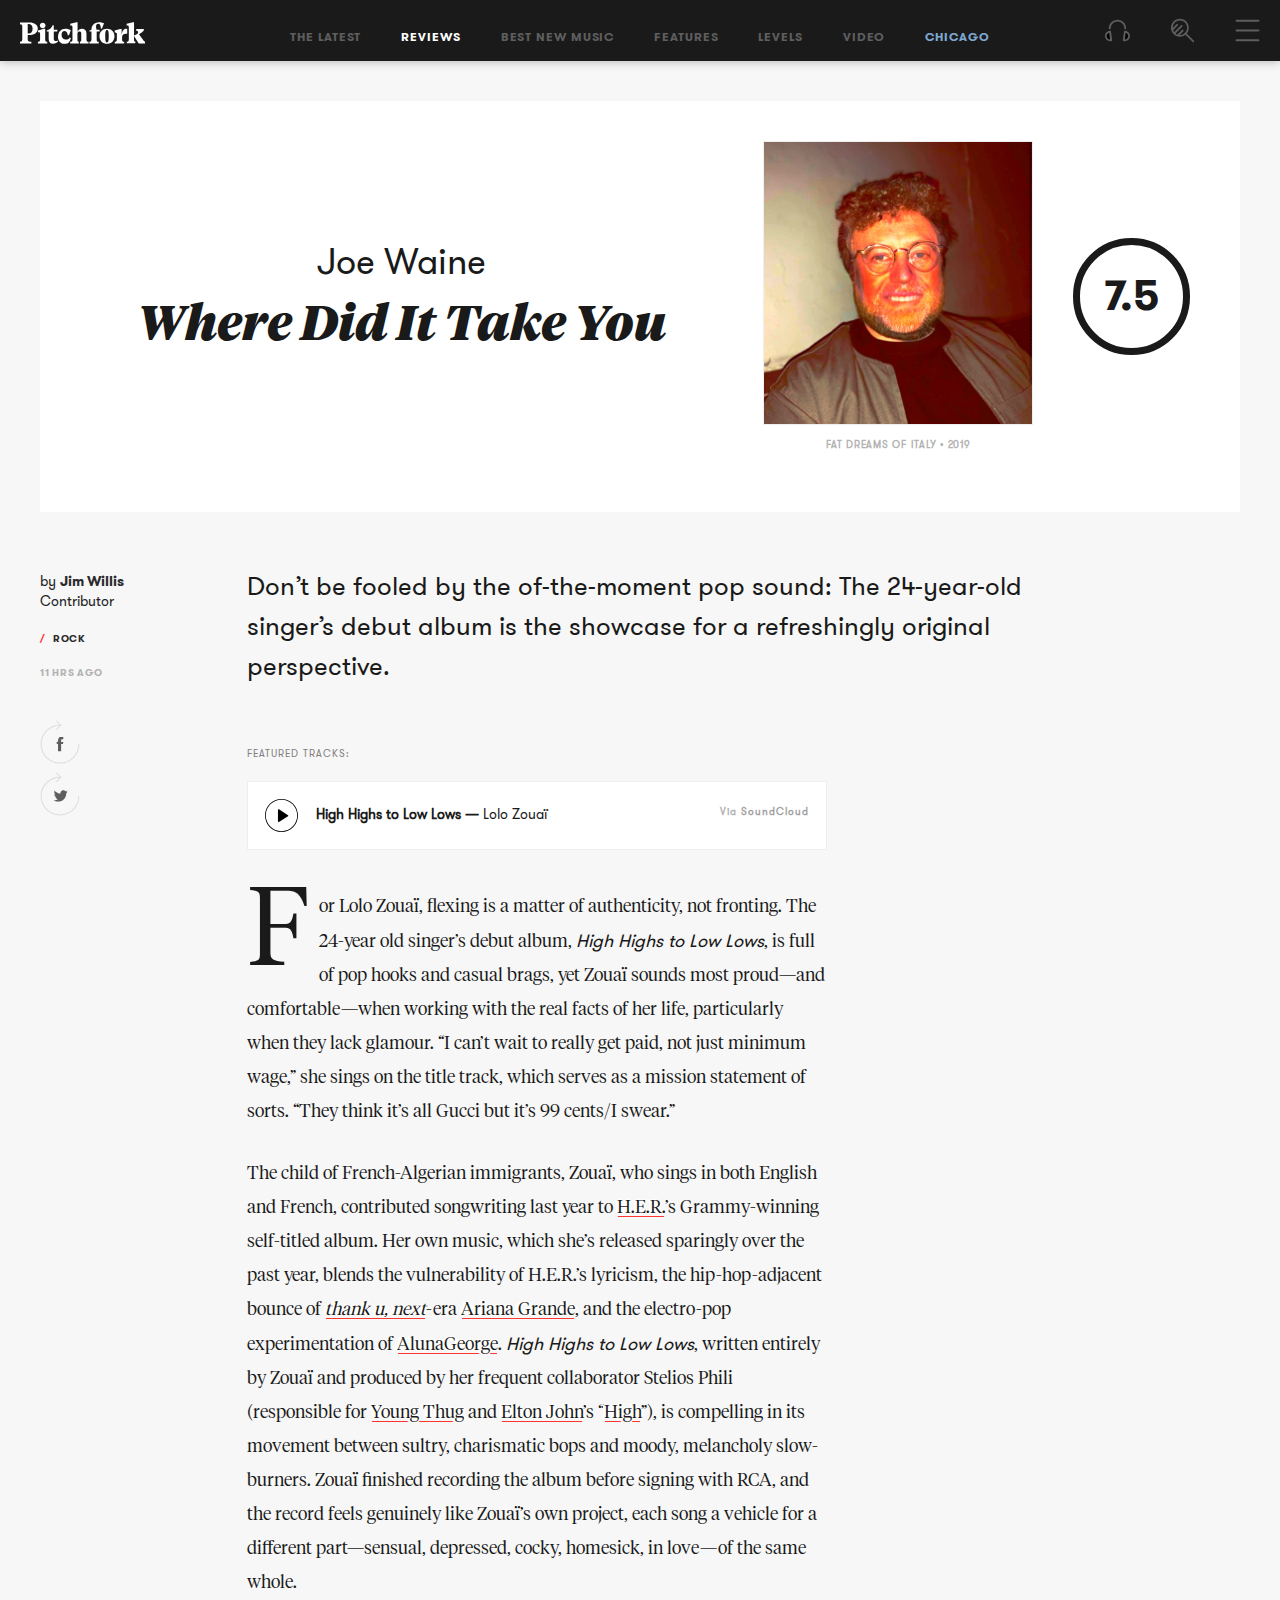
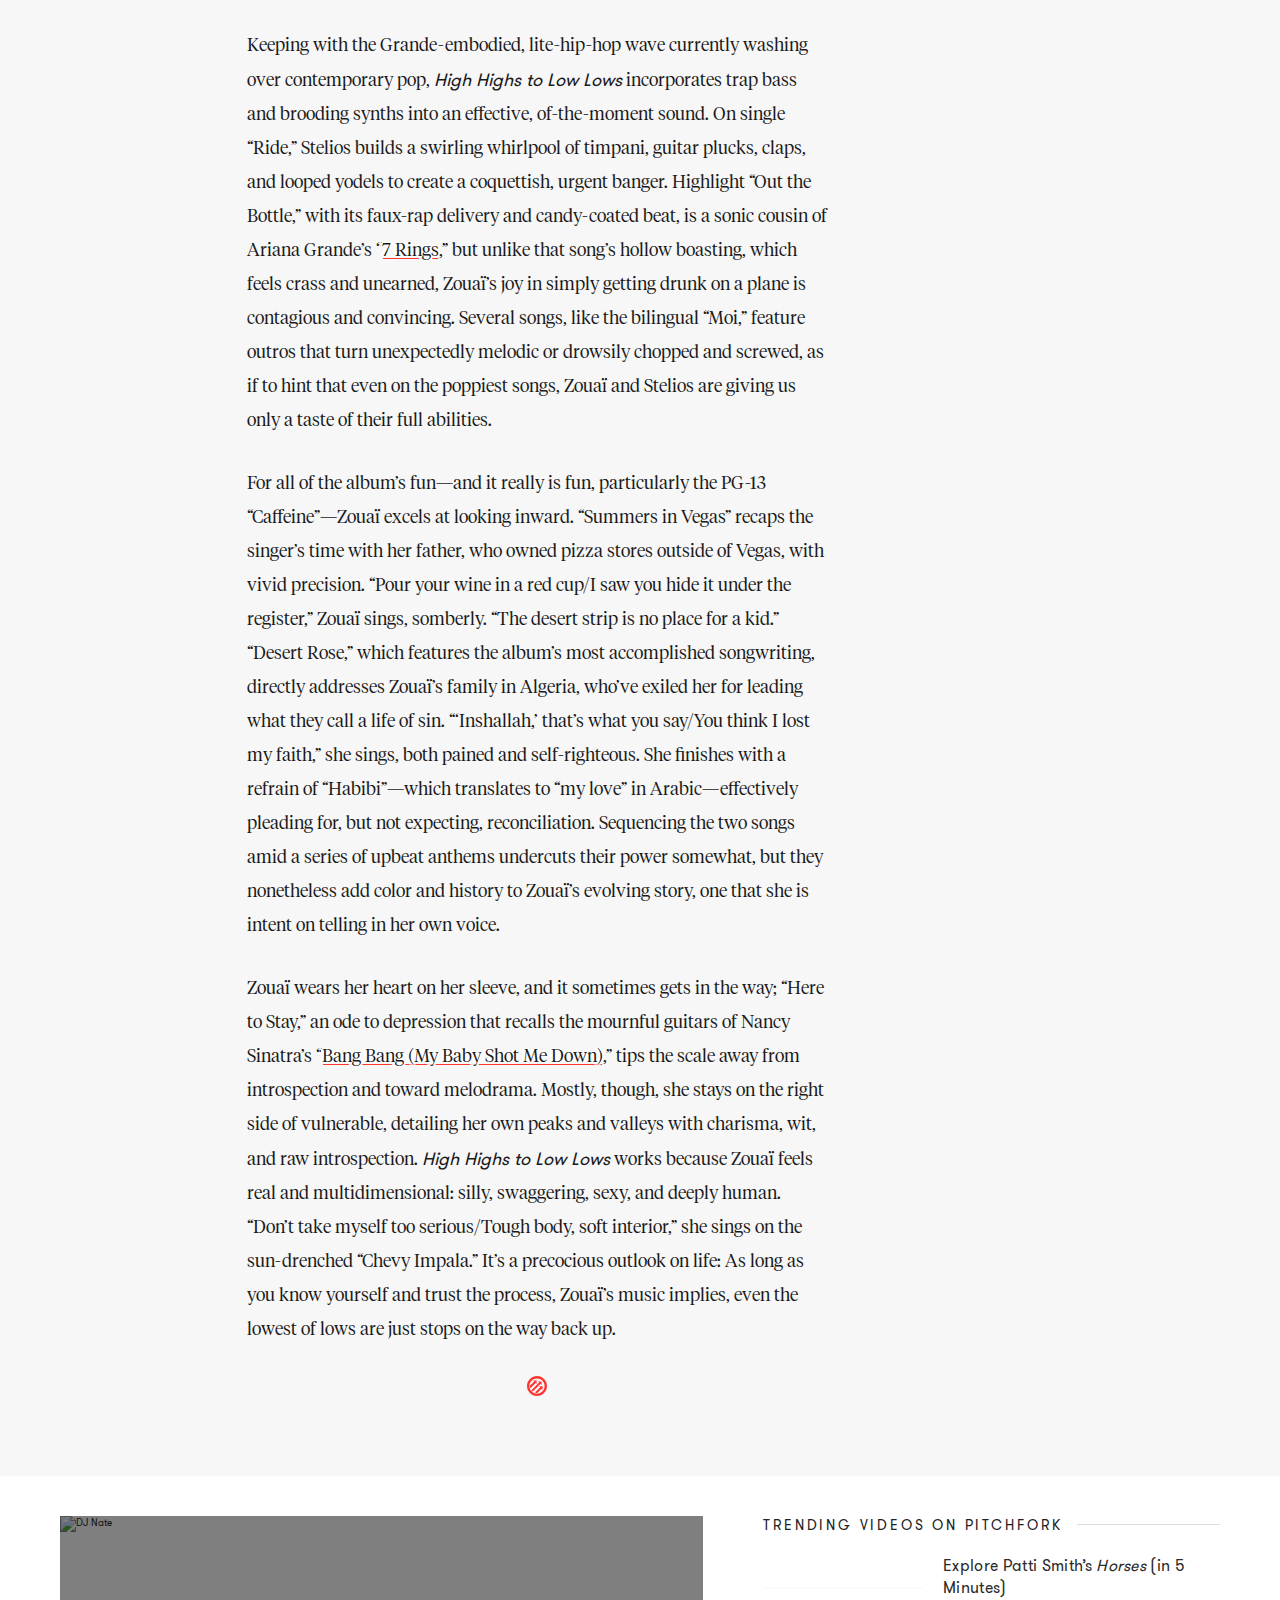
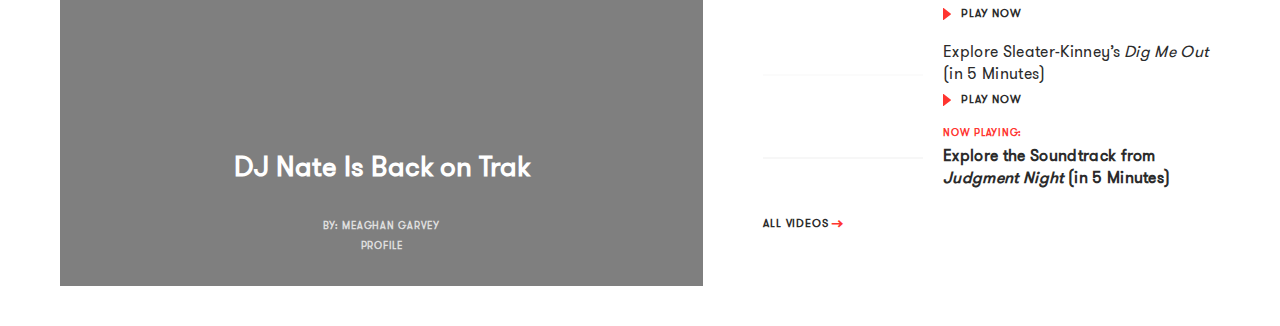
==== index.html @ fa5fc508 "first push" ====
<!doctype html>
<html class="no-js" lang="">

<head>
  <meta charset="utf-8">
  <title></title>
  <meta name="description" content="">
  <meta name="viewport" content="width=device-width, initial-scale=1">
  <link rel="shortcut icon" href="favicon-32.png">
  <link rel="manifest" href="site.webmanifest">

  <!-- Place favicon.ico in the root directory -->
  <link rel="stylesheet" href="css/fonts.css">
  <link rel="stylesheet" href="css/normalize.css">
  <link rel="stylesheet" href="css/main.css">


  <link rel="stylesheet" href="css/pitch.css">

  <link rel="stylesheet" href="css/styles.css">

  <meta name="theme-color" content="#fafafa">
</head>

<body>
  <!--[if IE]>
    <p class="browserupgrade">You are using an <strong>outdated</strong> browser. Please <a href="https://browsehappy.com/">upgrade your browser</a> to improve your experience and security.</p>
  <![endif]-->

  <!-- Add your site or application content here -->


<header id="page-header" class=""><div class="site-nav"><div class="nav-container nav-container--standard nav-container--in-place nav-container--spacer"><a class="nav-container__logo" href="https://pitchfork.com/"><div class="sr-only">Home</div><svg version="1.1" x="0px" y="0px" viewBox="0 0 115.1 20"><g><path d="M0,18.1c1.5,0,2.1-0.7,2.1-2.3V4.2c0-1.6-0.5-2.3-2.1-2.3V0.3h8.6c4.7,0,7.8,2.1,7.8,5.8 c0,3.4-2.8,5.8-7.9,5.8H7.1v3.8c0,1.8,0.9,2.3,3.4,2.3v1.6H0V18.1z M7.1,1.8v8.7h0.8c2.4,0,3.7-1.8,3.7-4.4c0-2.7-1.3-4.3-3.8-4.3 H7.1z"></path><path d="M16.6,18.1c1.4,0,1.9-0.6,1.9-2.1v-5.4c0-0.8-0.6-1.3-1.4-1.2l-0.5,0V7.7l5.3-1.6h1.3v9.8 c0,1.5,0.5,2.1,1.9,2.1v1.6h-8.6V18.1z M20.9,0.5c1.4,0,2.6,1.2,2.6,2.6c0,1.4-1.2,2.6-2.6,2.6c-1.4,0-2.6-1.2-2.6-2.6 C18.3,1.7,19.4,0.5,20.9,0.5"></path><path d="M26.4,8.7h-1.8V7.6c2.1-0.6,4.7-2.3,5.5-4.8h1v4.2h3.3v1.7h-3.3v6.5c0,1.6,0.9,2.1,1.8,2.1 c0.6,0,1.3-0.2,1.7-0.5l0.5,0.9C34.3,19,32.4,20,30.5,20c-2.8,0-4.1-1.7-4.1-4.5V8.7z"></path><path d="M41.9,6.1c1.8,0,3.4,0.5,4.9,1.3L45.1,12H44c-0.3-2.8-1.6-3.9-3-3.9c-1.7,0-2.7,1.5-2.7,3.5 c0,3,2.1,4.5,4.3,4.5c1.7,0,2.6-0.7,3.2-2l1,0.4C46.2,17.6,44.8,20,41,20c-3.5,0-6-2.5-6-6.4C35.1,9,37.8,6.1,41.9,6.1"></path> <path d="M46.4,18.1c1.4,0,1.9-0.6,1.9-2.1V4.4c0-0.8-0.6-1.2-1.4-1.2h-0.6V1.4L52,0h1v8.9c0.7-1.9,2.1-2.8,4-2.8 c2.5,0,4.2,1.4,4.2,4.3v5.5c0,1.5,0.5,2.1,1.9,2.1v1.6h-7.9v-1.6c1.2,0,1.2-0.7,1.2-2v-5.5c0-1.2-0.6-1.8-1.7-1.8 c-0.9,0-1.6,0.6-1.8,1.5V16c0,1.3,0.1,2,1.2,2v1.6h-7.9V18.1z"></path> <path d="M63.9,18.1c1.4,0,1.9-0.6,1.9-2.1V8.7h-1.9V7.6c1.5,0,2-0.4,2-1.5c0-2.6,2.3-6.1,7-6.1 c1.5,0,3.1,0.5,4.5,1.1l-2,5l-1-0.2c0.1-2.7-0.8-4.4-2.4-4.4c-1.3,0-2,1.1-2,2.5c0,1.2,0.3,2.2,0.5,3h2.8v1.7h-2.7v7.2 c0,1.5,0.5,2.1,1.9,2.1v1.6h-8.6V18.1z"></path> <path d="M73.2,13c0-4.5,3.2-7,6.9-7c3.7,0,6.9,2.5,6.9,7c0,4.5-3.2,7-6.9,7C76.4,20,73.2,17.5,73.2,13 M78.5,13 c0,4.4,0.4,5.7,1.6,5.7c1.2,0,1.6-1.3,1.6-5.7c0-4.4-0.4-5.7-1.6-5.7C78.9,7.4,78.5,8.7,78.5,13"></path> <path d="M87.3,18.1c1.4,0,1.9-0.6,1.9-2.1v-5.2c0-0.8-0.6-1.3-1.4-1.3h-0.6V7.8l5-1.5h1.4v2.1 c0,1.1-0.1,2.7-0.1,3.3l0.1,0c0.4-4,2.2-5.7,4.3-5.7c0.4,0,0.5,0,0.8,0.1v4.6C97,10.4,94,10.5,94,13.6v2.3c0,1.5,0.5,2.1,1.9,2.1 v1.6h-8.6V18.1z"></path> <path d="M98.3,18.1c1.4,0,1.9-0.6,1.9-2.1V4.4c0-0.8-0.6-1.2-1.4-1.2h-0.6V1.4L104,0h1v12.2h0.2l2.3-1.1 c1.1-0.5,1.3-1,1.3-1.7c0-0.9-0.7-1.4-1.8-1.4V6.4h7v1.4c-1.5,1.8-2.9,2.5-4.5,3.3l3.1,4.2c1,1.3,1.6,2.7,2.6,2.7v1.6h-5.9 l-4.1-6.6H105v3.3c0,1.1,0.1,1.6,1.2,1.6v1.6h-7.9V18.1z"></path></g></svg></a><nav class="primary-nav"><ul class="primary-nav__list"><li class="primary-nav__item"><a class="primary-nav__link" href="https://pitchfork.com/latest/">The Latest</a></li><li class="primary-nav__item"><a class="primary-nav__link primary-nav__link--active" href="https://pitchfork.com/reviews/albums/">Reviews</a></li><li class="primary-nav__item"><a class="primary-nav__link" href="https://pitchfork.com/best/">Best New Music</a></li><li class="primary-nav__item"><a class="primary-nav__link" href="https://pitchfork.com/features/">Features</a></li><li class="primary-nav__item"><a class="primary-nav__link" href="https://pitchfork.com/levels/">Levels</a></li><li class="primary-nav__item"><a class="primary-nav__link" href="https://pitchfork.com/tv/">Video</a></li><li class="primary-nav__item"><a href="https://pitchforkmusicfestival.com/?utm_source=p4k-nav-legacy" target="_blank" class="primary-nav__link primary-nav__link--fest primary-nav__link--chicago">Chicago</a></li></ul></nav><ul class="subpanel-triggers"><li class="menu-trigger subpanel-triggers__item"><button class="menu-trigger-button subpanel-triggers__button"><span class="sr-only">Toggle main navigation menu</span><svg class="menu-icon" x="0px" y="0px" viewBox="0 0 21.3 19.5"><g><path d="M20,10.6H1.3c-0.4,0-0.8-0.3-0.8-0.8s0.3-0.8,0.8-0.8H20c0.4,0,0.8,0.3,0.8,0.8S20.4,10.6,20,10.6z"></path><path d="M20,18.9H1.3c-0.4,0-0.8-0.3-0.8-0.8s0.3-0.8,0.8-0.8H20c0.4,0,0.8,0.3,0.8,0.8S20.4,18.9,20,18.9z"></path><path d="M20,2.2H1.3c-0.4,0-0.8-0.3-0.8-0.8s0.3-0.8,0.8-0.8H20c0.4,0,0.8,0.3,0.8,0.8S20.4,2.2,20,2.2z"></path></g></svg></button></li><li class="subpanel-triggers__item"><button class="subpanel-triggers__button"><span class="sr-only">Open search module</span><svg class="search-icon" x="0px" y="0px" viewBox="0 0 20.2 20.6"><path d="M19.5,18.8l-6-6c1.1-1.3,1.8-3,1.8-4.8c0-4.1-3.3-7.4-7.4-7.4S0.6,4,0.6,8s3.3,7.4,7.4,7.4 c1.7,0,3.3-0.6,4.5-1.6l6,6c0.1,0.1,0.3,0.2,0.5,0.2s0.4-0.1,0.5-0.2C19.8,19.6,19.8,19.1,19.5,18.8z M8,14c-0.1,0-0.2,0-0.3,0 l3.1-3.1c0.3-0.3,0.3-0.8,0-1.1s-0.8-0.3-1.1,0l-3.8,3.8c-0.6-0.2-1.1-0.5-1.6-0.9L10,7.1c0.3-0.3,0.3-0.8,0-1.1S9.2,5.7,8.9,6 l-5.6,5.6c-0.4-0.5-0.7-1-0.9-1.6l3.8-3.8c0.3-0.3,0.3-0.8,0-1.1s-0.8-0.3-1.1,0L2.1,8.3c0-0.1,0-0.2,0-0.3c0-3.3,2.7-5.9,5.9-5.9 s5.9,2.7,5.9,5.9S11.2,14,8,14z"></path></svg></button></li><li class="subpanel-triggers__item subpanel-triggers__item--player"><button class="player-trigger-button subpanel-triggers__button"><span class="sr-only">Expand audio player</span><svg class="player-icon" x="0px" y="0px" viewBox="22.7 152.8 566.6 486.4"><path class="headband" d="M481,369.3c10.7,0,21.4-8,21.4-21.4c0-106.9-88.2-195.1-195.1-195.1S109.6,241,109.6,347.9c0,10.7,8,21.4,21.4,21.4c13.4,0,21.4-8,21.4-21.4c0-85.5,69.5-155,155-155s155,69.5,155,155C462.3,358.6,470.4,369.3,481,369.3z"></path><g><path class="button-fg" d="M159,422.7c0-10.7-10.7-18.7-18.7-18.7c-64.1,0-117.6,53.4-117.6,117.6s53.4,117.6,117.6,117.6h24.1l0,0c10.7,0,21.4-8,21.4-21.4c0-2.7,0-5.3,0-8L159,422.7z"></path><path class="button-bg" d="M137.6,599.1c-42.8,0-77.5-34.7-77.5-77.5c0-37.4,26.7-66.8,58.8-74.8L137.6,599.1L137.6,599.1z"></path><path class="button-fg" d="M471.7,404c-10.7,0-18.7,8-18.7,18.7l-26.7,192.4c0,5.3,0,10.7,5.3,16c5.3,5.3,8,8,16,8h24.1c64.1,0,117.6-53.4,117.6-117.6C586.6,457.4,535.8,404,471.7,404z"></path><path class="button-bg" d="M471.7,599.1L471.7,599.1l18.7-152.3c34.7,8,58.8,37.4,58.8,74.8C546.5,564.3,511.8,599.1,471.7,599.1z"></path></g></svg></button></li></ul></div><div class="nav-container nav-container--standard nav-container--fixed"><a class="nav-container__logo" href="https://pitchfork.com/"><div class="sr-only">Home</div><svg version="1.1" x="0px" y="0px" viewBox="0 0 115.1 20"><g><path d="M0,18.1c1.5,0,2.1-0.7,2.1-2.3V4.2c0-1.6-0.5-2.3-2.1-2.3V0.3h8.6c4.7,0,7.8,2.1,7.8,5.8 c0,3.4-2.8,5.8-7.9,5.8H7.1v3.8c0,1.8,0.9,2.3,3.4,2.3v1.6H0V18.1z M7.1,1.8v8.7h0.8c2.4,0,3.7-1.8,3.7-4.4c0-2.7-1.3-4.3-3.8-4.3 H7.1z"></path><path d="M16.6,18.1c1.4,0,1.9-0.6,1.9-2.1v-5.4c0-0.8-0.6-1.3-1.4-1.2l-0.5,0V7.7l5.3-1.6h1.3v9.8 c0,1.5,0.5,2.1,1.9,2.1v1.6h-8.6V18.1z M20.9,0.5c1.4,0,2.6,1.2,2.6,2.6c0,1.4-1.2,2.6-2.6,2.6c-1.4,0-2.6-1.2-2.6-2.6 C18.3,1.7,19.4,0.5,20.9,0.5"></path><path d="M26.4,8.7h-1.8V7.6c2.1-0.6,4.7-2.3,5.5-4.8h1v4.2h3.3v1.7h-3.3v6.5c0,1.6,0.9,2.1,1.8,2.1 c0.6,0,1.3-0.2,1.7-0.5l0.5,0.9C34.3,19,32.4,20,30.5,20c-2.8,0-4.1-1.7-4.1-4.5V8.7z"></path><path d="M41.9,6.1c1.8,0,3.4,0.5,4.9,1.3L45.1,12H44c-0.3-2.8-1.6-3.9-3-3.9c-1.7,0-2.7,1.5-2.7,3.5 c0,3,2.1,4.5,4.3,4.5c1.7,0,2.6-0.7,3.2-2l1,0.4C46.2,17.6,44.8,20,41,20c-3.5,0-6-2.5-6-6.4C35.1,9,37.8,6.1,41.9,6.1"></path> <path d="M46.4,18.1c1.4,0,1.9-0.6,1.9-2.1V4.4c0-0.8-0.6-1.2-1.4-1.2h-0.6V1.4L52,0h1v8.9c0.7-1.9,2.1-2.8,4-2.8 c2.5,0,4.2,1.4,4.2,4.3v5.5c0,1.5,0.5,2.1,1.9,2.1v1.6h-7.9v-1.6c1.2,0,1.2-0.7,1.2-2v-5.5c0-1.2-0.6-1.8-1.7-1.8 c-0.9,0-1.6,0.6-1.8,1.5V16c0,1.3,0.1,2,1.2,2v1.6h-7.9V18.1z"></path> <path d="M63.9,18.1c1.4,0,1.9-0.6,1.9-2.1V8.7h-1.9V7.6c1.5,0,2-0.4,2-1.5c0-2.6,2.3-6.1,7-6.1 c1.5,0,3.1,0.5,4.5,1.1l-2,5l-1-0.2c0.1-2.7-0.8-4.4-2.4-4.4c-1.3,0-2,1.1-2,2.5c0,1.2,0.3,2.2,0.5,3h2.8v1.7h-2.7v7.2 c0,1.5,0.5,2.1,1.9,2.1v1.6h-8.6V18.1z"></path> <path d="M73.2,13c0-4.5,3.2-7,6.9-7c3.7,0,6.9,2.5,6.9,7c0,4.5-3.2,7-6.9,7C76.4,20,73.2,17.5,73.2,13 M78.5,13 c0,4.4,0.4,5.7,1.6,5.7c1.2,0,1.6-1.3,1.6-5.7c0-4.4-0.4-5.7-1.6-5.7C78.9,7.4,78.5,8.7,78.5,13"></path> <path d="M87.3,18.1c1.4,0,1.9-0.6,1.9-2.1v-5.2c0-0.8-0.6-1.3-1.4-1.3h-0.6V7.8l5-1.5h1.4v2.1 c0,1.1-0.1,2.7-0.1,3.3l0.1,0c0.4-4,2.2-5.7,4.3-5.7c0.4,0,0.5,0,0.8,0.1v4.6C97,10.4,94,10.5,94,13.6v2.3c0,1.5,0.5,2.1,1.9,2.1 v1.6h-8.6V18.1z"></path> <path d="M98.3,18.1c1.4,0,1.9-0.6,1.9-2.1V4.4c0-0.8-0.6-1.2-1.4-1.2h-0.6V1.4L104,0h1v12.2h0.2l2.3-1.1 c1.1-0.5,1.3-1,1.3-1.7c0-0.9-0.7-1.4-1.8-1.4V6.4h7v1.4c-1.5,1.8-2.9,2.5-4.5,3.3l3.1,4.2c1,1.3,1.6,2.7,2.6,2.7v1.6h-5.9 l-4.1-6.6H105v3.3c0,1.1,0.1,1.6,1.2,1.6v1.6h-7.9V18.1z"></path></g></svg></a><nav class="primary-nav"><ul class="primary-nav__list"><li class="primary-nav__item"><a class="primary-nav__link" href="https://pitchfork.com/latest/">The Latest</a></li><li class="primary-nav__item"><a class="primary-nav__link primary-nav__link--active" href="https://pitchfork.com/reviews/albums/">Reviews</a></li><li class="primary-nav__item"><a class="primary-nav__link" href="https://pitchfork.com/best/">Best New Music</a></li><li class="primary-nav__item"><a class="primary-nav__link" href="https://pitchfork.com/features/">Features</a></li><li class="primary-nav__item"><a class="primary-nav__link" href="https://pitchfork.com/levels/">Levels</a></li><li class="primary-nav__item"><a class="primary-nav__link" href="https://pitchfork.com/tv/">Video</a></li><li class="primary-nav__item"><a href="https://pitchforkmusicfestival.com/?utm_source=p4k-nav-legacy" target="_blank" class="primary-nav__link primary-nav__link--fest primary-nav__link--chicago">Chicago</a></li></ul></nav><ul class="subpanel-triggers"><li class="menu-trigger subpanel-triggers__item"><button class="menu-trigger-button subpanel-triggers__button"><span class="sr-only">Toggle main navigation menu</span><svg class="menu-icon" x="0px" y="0px" viewBox="0 0 21.3 19.5"><g><path d="M20,10.6H1.3c-0.4,0-0.8-0.3-0.8-0.8s0.3-0.8,0.8-0.8H20c0.4,0,0.8,0.3,0.8,0.8S20.4,10.6,20,10.6z"></path><path d="M20,18.9H1.3c-0.4,0-0.8-0.3-0.8-0.8s0.3-0.8,0.8-0.8H20c0.4,0,0.8,0.3,0.8,0.8S20.4,18.9,20,18.9z"></path><path d="M20,2.2H1.3c-0.4,0-0.8-0.3-0.8-0.8s0.3-0.8,0.8-0.8H20c0.4,0,0.8,0.3,0.8,0.8S20.4,2.2,20,2.2z"></path></g></svg></button></li><li class="subpanel-triggers__item"><button class="subpanel-triggers__button"><span class="sr-only">Open search module</span><svg class="search-icon" x="0px" y="0px" viewBox="0 0 20.2 20.6"><path d="M19.5,18.8l-6-6c1.1-1.3,1.8-3,1.8-4.8c0-4.1-3.3-7.4-7.4-7.4S0.6,4,0.6,8s3.3,7.4,7.4,7.4 c1.7,0,3.3-0.6,4.5-1.6l6,6c0.1,0.1,0.3,0.2,0.5,0.2s0.4-0.1,0.5-0.2C19.8,19.6,19.8,19.1,19.5,18.8z M8,14c-0.1,0-0.2,0-0.3,0 l3.1-3.1c0.3-0.3,0.3-0.8,0-1.1s-0.8-0.3-1.1,0l-3.8,3.8c-0.6-0.2-1.1-0.5-1.6-0.9L10,7.1c0.3-0.3,0.3-0.8,0-1.1S9.2,5.7,8.9,6 l-5.6,5.6c-0.4-0.5-0.7-1-0.9-1.6l3.8-3.8c0.3-0.3,0.3-0.8,0-1.1s-0.8-0.3-1.1,0L2.1,8.3c0-0.1,0-0.2,0-0.3c0-3.3,2.7-5.9,5.9-5.9 s5.9,2.7,5.9,5.9S11.2,14,8,14z"></path></svg></button></li><li class="subpanel-triggers__item subpanel-triggers__item--player"><button class="player-trigger-button subpanel-triggers__button"><span class="sr-only">Expand audio player</span>
  
  
  <svg class="player-icon" x="0px" y="0px" viewBox="22.7 152.8 566.6 486.4"><path class="headband" d="M481,369.3c10.7,0,21.4-8,21.4-21.4c0-106.9-88.2-195.1-195.1-195.1S109.6,241,109.6,347.9c0,10.7,8,21.4,21.4,21.4c13.4,0,21.4-8,21.4-21.4c0-85.5,69.5-155,155-155s155,69.5,155,155C462.3,358.6,470.4,369.3,481,369.3z"></path><g><path class="button-fg" d="M159,422.7c0-10.7-10.7-18.7-18.7-18.7c-64.1,0-117.6,53.4-117.6,117.6s53.4,117.6,117.6,117.6h24.1l0,0c10.7,0,21.4-8,21.4-21.4c0-2.7,0-5.3,0-8L159,422.7z"></path><path class="button-bg" d="M137.6,599.1c-42.8,0-77.5-34.7-77.5-77.5c0-37.4,26.7-66.8,58.8-74.8L137.6,599.1L137.6,599.1z"></path><path class="button-fg" d="M471.7,404c-10.7,0-18.7,8-18.7,18.7l-26.7,192.4c0,5.3,0,10.7,5.3,16c5.3,5.3,8,8,16,8h24.1c64.1,0,117.6-53.4,117.6-117.6C586.6,457.4,535.8,404,471.7,404z"></path><path class="button-bg" d="M471.7,599.1L471.7,599.1l18.7-152.3c34.7,8,58.8,37.4,58.8,74.8C546.5,564.3,511.8,599.1,471.7,599.1z"></path></g></svg></button></li></ul></div><span></span></div></header>



<article id="review-article-5cb8809f0e8fe42da7118c3f" class="review-detail__article container-fluid"><div class="single-album-tombstone"><div class="row"><hgroup class="single-album-tombstone__headings"><h2><ul class="artist-links artist-list single-album-tombstone__artist-links"><li>Joe Waine</li></ul></h2><h1 class="single-album-tombstone__review-title">Where Did It Take You</h1></hgroup><div class="single-album-tombstone__art"><img src="img/joeface.jpg" alt=""><div class="single-album-tombstone__meta"><ul class="labels-list single-album-tombstone__meta-labels"><li class="labels-list__item">Fat Dreams Of Italy</li></ul><span class="single-album-tombstone__meta-year"> • 2019</span></div></div><div class="score-box "><div class="score-circle"><span class="score">7.5</span></div></div></div></div><div class="row review-body"><div class="article-meta article-meta--reviews"><div><ul class="authors-detail"><li class="authors-detail__item"><div><span>by </span><a href="pitchfork.com/" class="authors-detail__display-name">Jim Willis</a></div><span class="authors-detail__title">Contributor </span></li></ul><ul class="genre-list genre-list--before"><li class="genre-list__item"><a href="https://pitchfork.com/reviews/albums/?genre=pop" class="genre-list__link">rock</a></li></ul><time class="pub-date" datetime="2019-04-19T05:00:00" title="Thu Apr 18 2019 22:00:00 GMT-0700 (Pacific Daylight Time)">11 hrs ago</time></div><div class="share-module" title="Share"><ul class="share-module__primary"><li><button class="share-module__primary-btn"><span class="sr-only">Share on Facebook</span><svg class="fb-share-button social-button" x="0px" y="0px" viewBox="0 0 42 46.6"><path class="fb-mark mark" fill-rule="evenodd" clip-rule="evenodd" fill="#010101" d="M24.5,18.1c0,0.9,0,2.4,0,2.4s-1.8-0.2-2.2,0.5c-0.2,0.4-0.1,1.5-0.1,2.2c0.8,0,1.6,0,2.4,0c-0.2,0.9-0.3,1.5-0.5,2.3c-0.7,0-1.9,0-1.9,0v7.5c0,0-2.2,0-3.3,0c0-2.3,0-5,0-7.5c-0.5,0-0.9,0-1.4,0c0-0.9,0-1.5,0-2.4c0.5,0,0.9,0,1.4,0c0.1-1.7,0.1-3.4,1-4.3C20.8,17.9,21.7,18.1,24.5,18.1z"></path><path class="ring" d="M21,46.1c-11.3,0-20.5-9.2-20.5-20.5S9.7,5.1,21,5.1c0.3,0,0.5,0.2,0.5,0.5S21.3,6.1,21,6.1c-10.8,0-19.5,8.7-19.5,19.5S10.3,45.1,21,45.1s19.5-8.7,19.5-19.5c0-0.3,0.2-0.5,0.5-0.5s0.5,0.2,0.5,0.5C41.5,36.9,32.3,46.1,21,46.1z"></path><path class="arrow" d="M17.3,10.6c-0.1,0-0.3,0-0.4-0.1c-0.2-0.2-0.2-0.5,0-0.7l4.2-4.2L17,1.4c-0.2-0.2-0.2-0.5,0-0.7s0.5-0.2,0.7,0l4.5,4.5c0.2,0.2,0.2,0.5,0,0.7l-4.5,4.5C17.6,10.5,17.4,10.6,17.3,10.6z"></path></svg></button></li><li><button class="share-module__primary-btn"><span class="sr-only">Share on Twitter</span><svg class="twitter-button" x="0px" y="0px" viewBox="0 0 42 46.6"><path class="twitter-mark mark" fill-rule="evenodd" clip-rule="evenodd" fill="#010101" d="M24.3,19.4c1.2,0,1.8,0.4,2.4,1c0.5,0,1.2-0.3,1.6-0.5c0.1-0.1,0.3-0.1,0.4-0.2c-0.2,0.6-0.5,1.1-1,1.4c-0.1,0.1-0.2,0.2-0.3,0.2c0,0,0,0,0,0c0.7,0,1.2-0.3,1.7-0.5c0,0,0,0,0,0c-0.3,0.4-0.6,0.9-1,1.2c-0.2,0.1-0.3,0.3-0.5,0.4c0,0.7,0,1.4-0.1,1.9c-0.8,3.4-2.8,5.7-5.9,6.7c-1.1,0.4-3,0.5-4.3,0.2c-0.6-0.2-1.2-0.3-1.8-0.6c-0.3-0.1-0.6-0.3-0.9-0.4c-0.1-0.1-0.2-0.1-0.3-0.2c0.3,0,0.6,0.1,1,0c0.3,0,0.6,0,0.9-0.1c0.7-0.2,1.3-0.3,1.8-0.7c0.3-0.1,0.6-0.3,0.8-0.5c-0.3,0-0.6-0.1-0.9-0.2c-1-0.3-1.6-1-1.9-1.9c0.3,0,1.2,0.1,1.4-0.1c-0.4,0-0.7-0.2-1-0.4c-0.8-0.5-1.4-1.3-1.4-2.6c0.1,0,0.2,0.1,0.3,0.1c0.2,0.1,0.4,0.1,0.6,0.2c0.1,0,0.3,0.1,0.4,0h0c-0.2-0.2-0.4-0.3-0.6-0.5c-0.5-0.6-1-1.6-0.7-2.8c0.1-0.3,0.2-0.6,0.3-0.8c0,0,0,0,0,0c0.1,0.1,0.2,0.2,0.3,0.3c0.3,0.3,0.6,0.6,0.9,0.9c1.1,0.9,2.1,1.4,3.7,1.8c0.4,0.1,0.9,0.2,1.4,0.2c-0.1-0.4-0.1-1,0-1.4c0.3-1,0.9-1.7,1.7-2c0.2-0.1,0.4-0.2,0.7-0.2C24,19.5,24.1,19.5,24.3,19.4z"></path><path class="ring" d="M21,46C9.7,46,0.5,36.8,0.5,25.5S9.7,5,21,5c0.3,0,0.5,0.2,0.5,0.5S21.3,6,21,6C10.2,6,1.5,14.8,1.5,25.5S10.2,45,21,45s19.5-8.7,19.5-19.5c0-0.3,0.2-0.5,0.5-0.5s0.5,0.2,0.5,0.5C41.5,36.8,32.3,46,21,46z"></path><path class="arrow" d="M17.3,10.6c-0.1,0-0.3,0-0.4-0.1c-0.2-0.2-0.2-0.5,0-0.7l4.2-4.2l-4.1-4.1c-0.2-0.2-0.2-0.5,0-0.7s0.5-0.2,0.7,0l4.5,4.5c0.2,0.2,0.2,0.5,0,0.7l-4.5,4.5C17.5,10.5,17.4,10.6,17.3,10.6z"></path></svg></button></li></ul><ul class="share-module__drawer"><li class="share-module__drawer-item share-module__drawer-trigger"><button class="share-module__drawer-trigger-btn"><span class="sr-only">Open share drawer</span><svg class="share-button" x="0px" y="0px" viewBox="204 371.2 205.5 49.5"><path class="share-mark mark" d="M204,396c0-13.1,11.7-24.8,24.8-24.8c14.6,0,24.8,11.7,24.8,24.8c0,13.1-11.7,24.8-24.8,24.8C215.7,420.8,204,409.1,204,396z M282.7,396c0-13.1,11.7-24.8,24.8-24.8c14.6,0,24.8,11.7,24.8,24.8c0,13.1-11.7,24.8-24.8,24.8C292.9,420.8,282.7,409.1,282.7,396z M359.9,396c0-13.1,11.7-24.8,24.8-24.8s24.8,11.7,24.8,24.8c0,13.1-11.7,24.8-24.8,24.8S359.9,409.1,359.9,396z"></path></svg></button></li></ul></div></div><div class="review-detail__article-content"><div class="row"><div class="clearfix"><div class="review-detail__abstract"><p>Don’t be fooled by the of-the-moment pop sound: The 24-year-old singer’s debut album is the showcase for a refreshingly original perspective.</p>
</div></div><div class="clearfix flex-md"><div class="review-detail__text clearfix"><div class="review-detail__featured-tracks"><h4 class="related-header">Featured Tracks:</h4><div class="inline-player-multiple"><div class="player-track"><button class="button condensed-playback-button"><svg x="0px" y="0px" viewBox="0 0 40 40"><path class="button-circle" d="M20,1c10.5,0,19,8.5,19,19s-8.5,19-19,19S1,30.5,1,20S9.5,1,20,1 M20,0C9,0,0,9,0,20s9,20,20,20s20-9,20-20S31,0,20,0L20,0z"></path><g class="play-icon icon"><path d="M16.9,12.4c-0.2-0.1-0.5-0.2-0.8,0c-0.2,0.1-0.4,0.4-0.4,0.7v14c0,0.3,0.1,0.5,0.4,0.7c0.1,0.1,0.2,0.1,0.4,0.1c0.1,0,0.3,0,0.4-0.1l11-7c0.2-0.1,0.3-0.4,0.3-0.6s-0.1-0.5-0.3-0.6L16.9,12.4z"></path></g></svg><span class="sr-only">Play Track</span></button><div class="player-display"><div><span class="player-track__title">High Highs to Low Lows — <span class="player-track__artist">Lolo Zouaï</span></span><span class="source">Via&nbsp;<a href="https://soundcloud.com/lolozouai/highslows" rel="nofollow noopener noreferrer" target="_blank">SoundCloud</a></span></div></div></div></div></div><div class="contents dropcap"><p>For Lolo Zouaï, flexing is a matter of authenticity, not fronting. The 24-year old singer’s debut album, <em>High Highs to Low Lows</em>, is full of pop hooks and casual brags, yet Zouaï sounds most proud—and comfortable—when working with the real facts of her life, particularly when they lack glamour.  “I can’t wait to really get paid, not just minimum wage,” she sings on the title track, which serves as a mission statement of sorts. “They think it’s all Gucci but it’s 99 cents/I swear.”</p>
<p>The child of French-Algerian immigrants, Zouaï, who sings in both English and French, contributed songwriting last year to <a href="https://pitchfork.com/artists/34462-her/">H.E.R.</a>’s Grammy-winning self-titled album. Her own music, which she’s released sparingly over the past year, blends the vulnerability of H.E.R.’s lyricism, the hip-hop-adjacent bounce of <a href="https://pitchfork.com/reviews/albums/ariana-grande-thank-u-next/"><em>thank u, next</em></a>-era <a href="https://pitchfork.com/artists/31708-ariana-grande/">Ariana Grande</a>, and the electro-pop experimentation of <a href="https://pitchfork.com/artists/30260-alunageorge/">AlunaGeorge</a>. <em>High Highs to Low Lows</em>, written entirely by Zouaï and produced by her frequent collaborator Stelios Phili (responsible for <a href="https://pitchfork.com/artists/30587-young-thug/">Young Thug</a> and <a href="https://pitchfork.com/artists/7104-elton-john/">Elton John</a>’s “<a href="https://pitchfork.com/reviews/tracks/high-ft-elton-john/">High</a>”), is compelling in its movement between sultry, charismatic bops  and moody, melancholy slow-burners. Zouaï finished recording the album before signing with RCA, and the record feels genuinely like Zouaï’s own project, each song a vehicle for a different part—sensual, depressed, cocky, homesick, in love—of the same whole.</p>
<p>Keeping with the Grande-embodied, lite-hip-hop wave currently washing over contemporary pop, <em>High Highs to Low Lows</em> incorporates trap bass and brooding synths into an effective, of-the-moment sound. On single “Ride,” Stelios builds a swirling whirlpool of timpani, guitar plucks, claps, and looped yodels to create a coquettish, urgent banger. Highlight “Out the Bottle,” with its faux-rap delivery and candy-coated beat, is a sonic cousin of Ariana Grande’s “<a href="https://pitchfork.com/reviews/tracks/ariana-grande-7-rings/">7 Rings</a>,” but unlike that song’s hollow boasting, which feels crass and unearned, Zouaï’s joy in simply getting drunk on a plane is contagious and convincing. Several songs, like the bilingual “Moi,” feature outros that turn unexpectedly melodic or drowsily chopped and screwed, as if to hint that even on the poppiest songs, Zouaï and Stelios are giving us only a taste of their full abilities.</p>
<p>For all of the album’s fun—and it really is fun, particularly the PG-13 “Caffeine”—Zouaï excels at looking inward. “Summers in Vegas” recaps the singer’s time with her father, who owned pizza stores outside of Vegas, with vivid precision. “Pour your wine in a red cup/I saw you hide it under the register,” Zouaï sings, somberly. “The desert strip is no place for a kid.” “Desert Rose,” which features the album’s most accomplished songwriting, directly addresses Zouaï’s family in Algeria, who’ve exiled her for leading what they call a life of sin. “‘Inshallah,’ that’s what you say/You think I lost my faith,” she sings, both pained and self-righteous. She finishes with a refrain of “Habibi”—which translates to “my love” in Arabic—effectively pleading for, but not expecting, reconciliation. Sequencing the two songs amid a series of upbeat anthems undercuts their power somewhat, but they nonetheless add color and history to Zouaï’s evolving story, one that she is intent on telling in her own voice.</p>
<p>Zouaï wears her heart on her sleeve, and it sometimes gets in the way; “Here to Stay,” an ode to depression that recalls the mournful guitars of Nancy Sinatra’s “<a href="https://www.youtube.com/watch?v=qgDrpWWxuto" target="_blank">Bang Bang (My Baby Shot Me Down)</a>,” tips the scale away from introspection and toward melodrama. Mostly, though, she stays on the right side of vulnerable, detailing her own peaks and valleys with charisma, wit, and raw introspection. <em>High Highs to Low Lows</em> works because Zouaï feels real and multidimensional: silly, swaggering, sexy, and deeply human. “Don’t take myself too serious/Tough body, soft interior,” she sings on the sun-drenched “Chevy Impala.” It’s a precocious outlook on life: As long as you know yourself and trust the process, Zouaï’s music implies, even the lowest of lows are just stops on the way back up.</p>
</div><a class="end-mark-container" href="https://pitchfork.com/"><span class="sr-only">Back to home</span><svg class="end-mark" x="0px" y="0px" viewBox="0 0 20 20"><g><path d="M20,10c0,5.5-4.5,10-10,10S0,15.5,0,10S4.5,0,10,0S20,4.5,20,10z M10,2.4c-4.2,0-7.6,3.4-7.6,7.6 s3.4,7.6,7.6,7.6s7.6-3.4,7.6-7.6S14.2,2.4,10,2.4z"></path><path d="M8.7,6.9l-5.3,5.3c-0.2-0.7-0.4-1.4-0.4-2.2c0-0.1,0-0.2,0-0.4l4.2-4.2l-1-1l3.4,0l0,3.4L8.7,6.9z M15.6,13.7l0-3.4l-3.4,0l1,1l-5.3,5.3c0.7,0.2,1.4,0.3,2.1,0.3c0.1,0,0.3,0,0.4,0l4.2-4.2L15.6,13.7z M14.5,8.9l0-3.4l-3.4,0l1,1 l-7.7,7.7c0.4,0.5,0.9,1,1.4,1.4l7.6-7.6L14.5,8.9z"></path></g></svg></a></div><div class="sidebar"><div class="sticky simple-sticky"><div id="cns-ads-slot-type-siderail-0" class="cns-ads-stage cns-ads-slot-type-siderail cns-ads-slot-type-siderail-0" data-name="siderail_0" data-slot-type="siderail" style="font-size: 0px; line-height: 0; overflow: hidden;"><div id="siderail_0" class="cns-ads-container" data-ad-seq="0" style="margin: 0px auto; box-sizing: content-box;"></div></div></div></div></div></div></div></div></article>


<div class="video-player"><div class="container-fluid"><div class="row"><div class="video-player__video-module">

  <div id="hwm-features-5cb8c2b37854d260bcd4e5f5" class="half-width-module hwm-w"><a class="half-width-module__bg-img" href="https://pitchfork.com/features/profile/dj-nate-is-back-on-trak/"><span class="sr-only">DJ Nate Is Back on Trak</span><img src="https://media.pitchfork.com/photos/5cb8c2f80e8fe42da7118c7a/2:1/w_648/nateheader1440.jpg" alt="DJ Nate" class="half-width-module__img"><div class="half-width-module__overlay"></div></a><div class="half-width-module__module-desc"><h2 class="half-width-module__heading"><a href="https://pitchfork.com/features/profile/dj-nate-is-back-on-trak/" class="half-width-module__link">DJ Nate Is Back on Trak</a></h2><div class="half-width-module__meta"><div class="byline"><ul class="authors"><li><span class="display-name">by: Meaghan Garvey</span></li></ul></div><a class="type" href="https://pitchfork.com/features/profile/">Profile</a></div></div></div>



</div><div class="video-player__video-list-container"><h2 class="video-player__section-title"><span class="video-player__section-title-bg">Trending Videos on Pitchfork</span></h2><ul class="video-player__video-list"><li class="video-player__video-list-item"><a href="https://pitchfork.com/tv/56-liner-notes/explore-patti-smiths-horses-in-5-minutes/"><div class="play-thumb"><img src="https://media.pitchfork.com/photos/5af07fe73b3d8058d7db10d0/2:1/w_180/Patti%20Smith%20LN%20THUMB.jpg" alt=""></div><div class="video-player__play-article"><p class="title">Explore Patti Smith’s <em>Horses</em> (in 5 Minutes)</p><p class="video-player__play-now"><svg class="play-icon" x="0px" y="0px" width="8px" height="12px" viewBox="0 0 8 12"><path d="M0,0.4v11.3c0,0.3,0.4,0.5,0.6,0.3l7.2-5.6C8,6.1,8,5.9,7.9,5.7L0.6,0.1C0.4-0.1,0,0.1,0,0.4z"></path></svg><span class="play-txt">Play Now</span></p></div></a></li><li class="video-player__video-list-item"><a href="https://pitchfork.com/tv/56-liner-notes/explore-sleater-kinneys-dig-me-out-in-5-minutes/"><div class="play-thumb"><img src="https://media.pitchfork.com/photos/5b2c111f9e77c15c59ad7e55/2:1/w_180/Sleater%20Kinney%20Liner%20Notes%20Thumb.jpg" alt=""></div><div class="video-player__play-article"><p class="title">Explore Sleater-Kinney’s <em>Dig Me Out</em> (in 5 Minutes)</p><p class="video-player__play-now"><svg class="play-icon" x="0px" y="0px" width="8px" height="12px" viewBox="0 0 8 12"><path d="M0,0.4v11.3c0,0.3,0.4,0.5,0.6,0.3l7.2-5.6C8,6.1,8,5.9,7.9,5.7L0.6,0.1C0.4-0.1,0,0.1,0,0.4z"></path></svg><span class="play-txt">Play Now</span></p></div></a></li><li class="video-player__video-list-item active"><a href="https://pitchfork.com/tv/56-liner-notes/explore-the-soundtrack-from-judgment-night-in-5-minutes/"><div class="play-thumb"><img src="https://media.pitchfork.com/photos/5bbcc34423fe4e2d8ebed79a/2:1/w_180/Judgement%20Night%20LN%20THUMB.jpg" alt=""></div><div class="video-player__play-article"><h3 class="now-playing">Now Playing:</h3><p class="title">Explore the Soundtrack from <em>Judgment Night</em> (in 5 Minutes)</p></div></a></li></ul><a class="arrow-link bottom" href="https://pitchfork.com/tv/">All Videos</a></div></div></div></div>






  <script src="js/vendor/modernizr-3.7.1.min.js"></script>
  <script src="https://code.jquery.com/jquery-3.3.1.min.js" integrity="sha256-FgpCb/KJQlLNfOu91ta32o/NMZxltwRo8QtmkMRdAu8=" crossorigin="anonymous"></script>
  <script>window.jQuery || document.write('<script src="js/vendor/jquery-3.3.1.min.js"><\/script>')</script>
  <script src="js/plugins.js"></script>
  <script src="js/main.js"></script>

  <!-- Google Analytics: change UA-XXXXX-Y to be your site's ID. -->
  <script>
    window.ga = function () { ga.q.push(arguments) }; ga.q = []; ga.l = +new Date;
    ga('create', 'UA-XXXXX-Y', 'auto'); ga('set','transport','beacon'); ga('send', 'pageview')
  </script>
  <script src="https://www.google-analytics.com/analytics.js" async defer></script>
</body>

</html>
---- css/fonts.css ----
/* #### Generated By: http://www.cufonfonts.com #### */

@font-face {
    font-family: 'Tiempos Headline Regular';
    font-style: normal;
    font-weight: normal;
    src: local('Tiempos Headline Regular'), url('TiemposHeadline-Regular.woff') format('woff');
    }
    
    
    @font-face {
    font-family: 'Tiempos Headline Regular Italic';
    font-style: normal;
    font-weight: normal;
    src: local('Tiempos Headline Regular Italic'), url('TiemposHeadline-RegularItalic.woff') format('woff');
    }
    
    
    @font-face {
    font-family: 'Tiempos Headline Light';
    font-style: normal;
    font-weight: normal;
    src: local('Tiempos Headline Light'), url('TiemposHeadline-Light.woff') format('woff');
    }
    
    
    @font-face {
    font-family: 'Tiempos Headline Light Italic';
    font-style: normal;
    font-weight: normal;
    src: local('Tiempos Headline Light Italic'), url('TiemposHeadline-LightItalic.woff') format('woff');
    }
    
    
    @font-face {
    font-family: 'Tiempos Headline Medium';
    font-style: normal;
    font-weight: normal;
    src: local('Tiempos Headline Medium'), url('TiemposHeadline-Medium.woff') format('woff');
    }
    
    
    @font-face {
    font-family: 'Tiempos Headline Medium Italic';
    font-style: normal;
    font-weight: normal;
    src: local('Tiempos Headline Medium Italic'), url('TiemposHeadline-MediumItalic.woff') format('woff');
    }
    
    
    @font-face {
    font-family: 'Tiempos Headline Semibold';
    font-style: normal;
    font-weight: normal;
    src: local('Tiempos Headline Semibold'), url('TiemposHeadline-Semibold.woff') format('woff');
    }
    
    
    @font-face {
    font-family: 'Tiempos Headline Semibold Italic';
    font-style: normal;
    font-weight: normal;
    src: local('Tiempos Headline Semibold Italic'), url('TiemposHeadline-SemiboldItalic.woff') format('woff');
    }
    
    
    @font-face {
    font-family: 'Tiempos Headline Bold';
    font-style: normal;
    font-weight: normal;
    src: local('Tiempos Headline Bold'), url('TiemposHeadline-Bold.woff') format('woff');
    }
    
    
    @font-face {
    font-family: 'Tiempos Headline Bold Italic';
    font-style: normal;
    font-weight: normal;
    src: local('Tiempos Headline Bold Italic'), url('TiemposHeadline-BoldItalic.woff') format('woff');
    }
    
    
    @font-face {
    font-family: 'Tiempos Headline Black';
    font-style: normal;
    font-weight: normal;
    src: local('Tiempos Headline Black'), url('TiemposHeadline-Black.woff') format('woff');
    }
    
    
    @font-face {
    font-family: 'Tiempos Headline Black Italic';
    font-style: normal;
    font-weight: normal;
    src: local('Tiempos Headline Black Italic'), url('TiemposHeadline-BlackItalic.woff') format('woff');
    }


    @font-face {
        font-family: 'GT-Walsheim-Pro-Regular.woff';
        font-style: normal;
        font-weight: normal;
        src: local('GT-Walsheim-Pro-Regular'), url('GT-Walsheim-Bold.woff') format('woff');
        }


        @font-face {
            font-family: 'Walsh-Reg';
            font-style: normal;
            font-weight: normal;
            src: local('GT-Walsheim-Pro-Regular'), url('GT-Walsheim-Pro-Regular.woff') format('woff');
            }
---- css/main.css ----
/*! HTML5 Boilerplate v7.1.0 | MIT License | https://html5boilerplate.com/ */

/* main.css 1.0.0 | MIT License | https://github.com/h5bp/main.css#readme */
/*
 * What follows is the result of much research on cross-browser styling.
 * Credit left inline and big thanks to Nicolas Gallagher, Jonathan Neal,
 * Kroc Camen, and the H5BP dev community and team.
 */

 
/* ==========================================================================
   Base styles: opinionated defaults
   ========================================================================== */

   html {
    color: #222;
    font-size: 1em;
    line-height: 1.4;
}

/*
 * Remove text-shadow in selection highlight:
 * https://twitter.com/miketaylr/status/12228805301
 *
 * Vendor-prefixed and regular ::selection selectors cannot be combined:
 * https://stackoverflow.com/a/16982510/7133471
 *
 * Customize the background color to match your design.
 */

::-moz-selection {
    background: #b3d4fc;
    text-shadow: none;
}

::selection {
    background: #b3d4fc;
    text-shadow: none;
}

/*
 * A better looking default horizontal rule
 */

hr {
    display: block;
    height: 1px;
    border: 0;
    border-top: 1px solid #ccc;
    margin: 1em 0;
    padding: 0;
}

/*
 * Remove the gap between audio, canvas, iframes,
 * images, videos and the bottom of their containers:
 * https://github.com/h5bp/html5-boilerplate/issues/440
 */

audio,
canvas,
iframe,
img,
svg,
video {
    vertical-align: middle;
}

/*
 * Remove default fieldset styles.
 */

fieldset {
    border: 0;
    margin: 0;
    padding: 0;
}

/*
 * Allow only vertical resizing of textareas.
 */

textarea {
    resize: vertical;
}

/* ==========================================================================
   Browser Upgrade Prompt
   ========================================================================== */

.browserupgrade {
    margin: 0.2em 0;
    background: #ccc;
    color: #000;
    padding: 0.2em 0;
}




 /* ==========================================================================
   Author's custom styles
   ========================================================================== */
















 /* ==========================================================================
   Helper classes
   ========================================================================== */

/*
 * Hide visually and from screen readers
 */

 .hidden {
  display: none !important;
}

/*
* Hide only visually, but have it available for screen readers:
* https://snook.ca/archives/html_and_css/hiding-content-for-accessibility
*
* 1. For long content, line feeds are not interpreted as spaces and small width
*    causes content to wrap 1 word per line:
*    https://medium.com/@jessebeach/beware-smushed-off-screen-accessible-text-5952a4c2cbfe
*/

.visuallyhidden {
  border: 0;
  clip: rect(0 0 0 0);
  height: 1px;
  margin: -1px;
  overflow: hidden;
  padding: 0;
  position: absolute;
  width: 1px;
  white-space: nowrap; /* 1 */
}

/*
* Extends the .visuallyhidden class to allow the element
* to be focusable when navigated to via the keyboard:
* https://www.drupal.org/node/897638
*/

.visuallyhidden.focusable:active,
.visuallyhidden.focusable:focus {
  clip: auto;
  height: auto;
  margin: 0;
  overflow: visible;
  position: static;
  width: auto;
  white-space: inherit;
}

/*
* Hide visually and from screen readers, but maintain layout
*/

.invisible {
  visibility: hidden;
}

/*
* Clearfix: contain floats
*
* For modern browsers
* 1. The space content is one way to avoid an Opera bug when the
*    `contenteditable` attribute is included anywhere else in the document.
*    Otherwise it causes space to appear at the top and bottom of elements
*    that receive the `clearfix` class.
* 2. The use of `table` rather than `block` is only necessary if using
*    `:before` to contain the top-margins of child elements.
*/

.clearfix:before,
.clearfix:after {
  content: " "; /* 1 */
  display: table; /* 2 */
}

.clearfix:after {
  clear: both;
}

 
/* ==========================================================================
   EXAMPLE Media Queries for Responsive Design.
   These examples override the primary ('mobile first') styles.
   Modify as content requires.
   ========================================================================== */

   @media only screen and (min-width: 35em) {
    /* Style adjustments for viewports that meet the condition */
}

@media print,
       (-webkit-min-device-pixel-ratio: 1.25),
       (min-resolution: 1.25dppx),
       (min-resolution: 120dpi) {
    /* Style adjustments for high resolution devices */
}

 
/* ==========================================================================
   Print styles.
   Inlined to avoid the additional HTTP request:
   https://www.phpied.com/delay-loading-your-print-css/
   ========================================================================== */

   @media print {
    *,
    *:before,
    *:after {
        background: transparent !important;
        color: #000 !important; /* Black prints faster */
        -webkit-box-shadow: none !important;
        box-shadow: none !important;
        text-shadow: none !important;
    }

    a,
    a:visited {
        text-decoration: underline;
    }

    a[href]:after {
        content: " (" attr(href) ")";
    }

    abbr[title]:after {
        content: " (" attr(title) ")";
    }

    /*
     * Don't show links that are fragment identifiers,
     * or use the `javascript:` pseudo protocol
     */

    a[href^="#"]:after,
    a[href^="javascript:"]:after {
        content: "";
    }

    pre {
        white-space: pre-wrap !important;
    }
    pre,
    blockquote {
        border: 1px solid #999;
        page-break-inside: avoid;
    }

    /*
     * Printing Tables:
     * http://css-discuss.incutio.com/wiki/Printing_Tables
     */

    thead {
        display: table-header-group;
    }

    tr,
    img {
        page-break-inside: avoid;
    }

    p,
    h2,
    h3 {
        orphans: 3;
        widows: 3;
    }

    h2,
    h3 {
        page-break-after: avoid;
    }
}
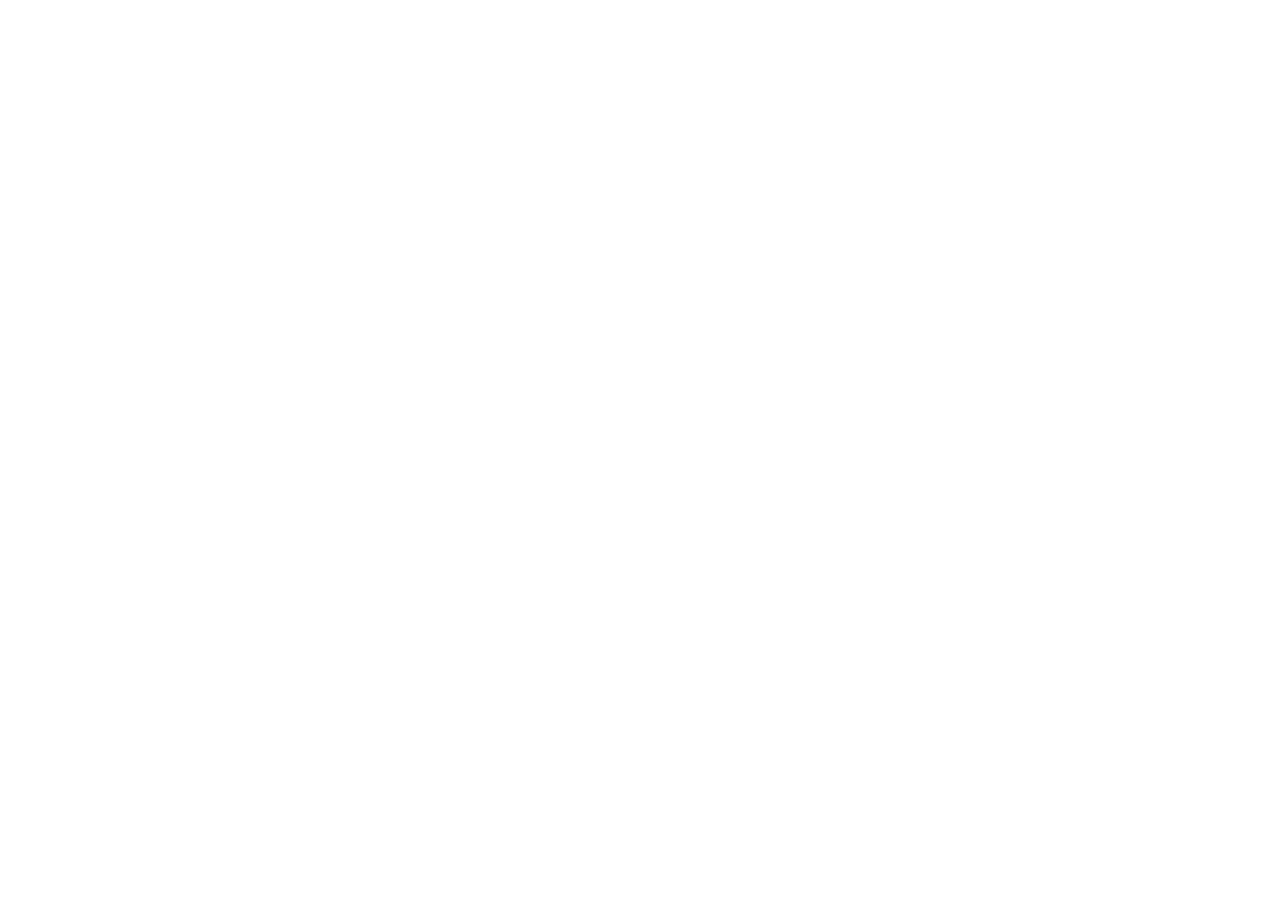
==== commit 774b2a91: "fix song" ====
--- a/index.html
+++ b/index.html
@@ -6,6 +6,14 @@
   <title></title>
   <meta name="description" content="">
   <meta name="viewport" content="width=device-width, initial-scale=1">
+
+  <meta property="og:type" content="article"/>
+  <meta property="og:url"                content="PITCHFORK.COM" />
+  <meta property="og:title"              content="Joe Waine: Where Did It Take You" />
+  <meta property="og:description"        content="Latest Release From Seattle Shapeshifter - transcendence at a glance." />
+  <meta property="og:image"              content="/img/joeface.jpg" />
+
+
   <link rel="shortcut icon" href="favicon-32.png">
   <link rel="manifest" href="site.webmanifest">
 
@@ -37,25 +45,6 @@
 
 
 
-<article id="review-article-5cb8809f0e8fe42da7118c3f" class="review-detail__article container-fluid"><div class="single-album-tombstone"><div class="row"><hgroup class="single-album-tombstone__headings"><h2><ul class="artist-links artist-list single-album-tombstone__artist-links"><li>Joe Waine</li></ul></h2><h1 class="single-album-tombstone__review-title">Where Did It Take You</h1></hgroup><div class="single-album-tombstone__art"><img src="img/joeface.jpg" alt=""><div class="single-album-tombstone__meta"><ul class="labels-list single-album-tombstone__meta-labels"><li class="labels-list__item">Fat Dreams Of Italy</li></ul><span class="single-album-tombstone__meta-year"> • 2019</span></div></div><div class="score-box "><div class="score-circle"><span class="score">7.5</span></div></div></div></div><div class="row review-body"><div class="article-meta article-meta--reviews"><div><ul class="authors-detail"><li class="authors-detail__item"><div><span>by </span><a href="pitchfork.com/" class="authors-detail__display-name">Jim Willis</a></div><span class="authors-detail__title">Contributor </span></li></ul><ul class="genre-list genre-list--before"><li class="genre-list__item"><a href="https://pitchfork.com/reviews/albums/?genre=pop" class="genre-list__link">rock</a></li></ul><time class="pub-date" datetime="2019-04-19T05:00:00" title="Thu Apr 18 2019 22:00:00 GMT-0700 (Pacific Daylight Time)">11 hrs ago</time></div><div class="share-module" title="Share"><ul class="share-module__primary"><li><button class="share-module__primary-btn"><span class="sr-only">Share on Facebook</span><svg class="fb-share-button social-button" x="0px" y="0px" viewBox="0 0 42 46.6"><path class="fb-mark mark" fill-rule="evenodd" clip-rule="evenodd" fill="#010101" d="M24.5,18.1c0,0.9,0,2.4,0,2.4s-1.8-0.2-2.2,0.5c-0.2,0.4-0.1,1.5-0.1,2.2c0.8,0,1.6,0,2.4,0c-0.2,0.9-0.3,1.5-0.5,2.3c-0.7,0-1.9,0-1.9,0v7.5c0,0-2.2,0-3.3,0c0-2.3,0-5,0-7.5c-0.5,0-0.9,0-1.4,0c0-0.9,0-1.5,0-2.4c0.5,0,0.9,0,1.4,0c0.1-1.7,0.1-3.4,1-4.3C20.8,17.9,21.7,18.1,24.5,18.1z"></path><path class="ring" d="M21,46.1c-11.3,0-20.5-9.2-20.5-20.5S9.7,5.1,21,5.1c0.3,0,0.5,0.2,0.5,0.5S21.3,6.1,21,6.1c-10.8,0-19.5,8.7-19.5,19.5S10.3,45.1,21,45.1s19.5-8.7,19.5-19.5c0-0.3,0.2-0.5,0.5-0.5s0.5,0.2,0.5,0.5C41.5,36.9,32.3,46.1,21,46.1z"></path><path class="arrow" d="M17.3,10.6c-0.1,0-0.3,0-0.4-0.1c-0.2-0.2-0.2-0.5,0-0.7l4.2-4.2L17,1.4c-0.2-0.2-0.2-0.5,0-0.7s0.5-0.2,0.7,0l4.5,4.5c0.2,0.2,0.2,0.5,0,0.7l-4.5,4.5C17.6,10.5,17.4,10.6,17.3,10.6z"></path></svg></button></li><li><button class="share-module__primary-btn"><span class="sr-only">Share on Twitter</span><svg class="twitter-button" x="0px" y="0px" viewBox="0 0 42 46.6"><path class="twitter-mark mark" fill-rule="evenodd" clip-rule="evenodd" fill="#010101" d="M24.3,19.4c1.2,0,1.8,0.4,2.4,1c0.5,0,1.2-0.3,1.6-0.5c0.1-0.1,0.3-0.1,0.4-0.2c-0.2,0.6-0.5,1.1-1,1.4c-0.1,0.1-0.2,0.2-0.3,0.2c0,0,0,0,0,0c0.7,0,1.2-0.3,1.7-0.5c0,0,0,0,0,0c-0.3,0.4-0.6,0.9-1,1.2c-0.2,0.1-0.3,0.3-0.5,0.4c0,0.7,0,1.4-0.1,1.9c-0.8,3.4-2.8,5.7-5.9,6.7c-1.1,0.4-3,0.5-4.3,0.2c-0.6-0.2-1.2-0.3-1.8-0.6c-0.3-0.1-0.6-0.3-0.9-0.4c-0.1-0.1-0.2-0.1-0.3-0.2c0.3,0,0.6,0.1,1,0c0.3,0,0.6,0,0.9-0.1c0.7-0.2,1.3-0.3,1.8-0.7c0.3-0.1,0.6-0.3,0.8-0.5c-0.3,0-0.6-0.1-0.9-0.2c-1-0.3-1.6-1-1.9-1.9c0.3,0,1.2,0.1,1.4-0.1c-0.4,0-0.7-0.2-1-0.4c-0.8-0.5-1.4-1.3-1.4-2.6c0.1,0,0.2,0.1,0.3,0.1c0.2,0.1,0.4,0.1,0.6,0.2c0.1,0,0.3,0.1,0.4,0h0c-0.2-0.2-0.4-0.3-0.6-0.5c-0.5-0.6-1-1.6-0.7-2.8c0.1-0.3,0.2-0.6,0.3-0.8c0,0,0,0,0,0c0.1,0.1,0.2,0.2,0.3,0.3c0.3,0.3,0.6,0.6,0.9,0.9c1.1,0.9,2.1,1.4,3.7,1.8c0.4,0.1,0.9,0.2,1.4,0.2c-0.1-0.4-0.1-1,0-1.4c0.3-1,0.9-1.7,1.7-2c0.2-0.1,0.4-0.2,0.7-0.2C24,19.5,24.1,19.5,24.3,19.4z"></path><path class="ring" d="M21,46C9.7,46,0.5,36.8,0.5,25.5S9.7,5,21,5c0.3,0,0.5,0.2,0.5,0.5S21.3,6,21,6C10.2,6,1.5,14.8,1.5,25.5S10.2,45,21,45s19.5-8.7,19.5-19.5c0-0.3,0.2-0.5,0.5-0.5s0.5,0.2,0.5,0.5C41.5,36.8,32.3,46,21,46z"></path><path class="arrow" d="M17.3,10.6c-0.1,0-0.3,0-0.4-0.1c-0.2-0.2-0.2-0.5,0-0.7l4.2-4.2l-4.1-4.1c-0.2-0.2-0.2-0.5,0-0.7s0.5-0.2,0.7,0l4.5,4.5c0.2,0.2,0.2,0.5,0,0.7l-4.5,4.5C17.5,10.5,17.4,10.6,17.3,10.6z"></path></svg></button></li></ul><ul class="share-module__drawer"><li class="share-module__drawer-item share-module__drawer-trigger"><button class="share-module__drawer-trigger-btn"><span class="sr-only">Open share drawer</span><svg class="share-button" x="0px" y="0px" viewBox="204 371.2 205.5 49.5"><path class="share-mark mark" d="M204,396c0-13.1,11.7-24.8,24.8-24.8c14.6,0,24.8,11.7,24.8,24.8c0,13.1-11.7,24.8-24.8,24.8C215.7,420.8,204,409.1,204,396z M282.7,396c0-13.1,11.7-24.8,24.8-24.8c14.6,0,24.8,11.7,24.8,24.8c0,13.1-11.7,24.8-24.8,24.8C292.9,420.8,282.7,409.1,282.7,396z M359.9,396c0-13.1,11.7-24.8,24.8-24.8s24.8,11.7,24.8,24.8c0,13.1-11.7,24.8-24.8,24.8S359.9,409.1,359.9,396z"></path></svg></button></li></ul></div></div><div class="review-detail__article-content"><div class="row"><div class="clearfix"><div class="review-detail__abstract"><p>Don’t be fooled by the of-the-moment pop sound: The 24-year-old singer’s debut album is the showcase for a refreshingly original perspective.</p>
-</div></div><div class="clearfix flex-md"><div class="review-detail__text clearfix"><div class="review-detail__featured-tracks"><h4 class="related-header">Featured Tracks:</h4><div class="inline-player-multiple"><div class="player-track"><button class="button condensed-playback-button"><svg x="0px" y="0px" viewBox="0 0 40 40"><path class="button-circle" d="M20,1c10.5,0,19,8.5,19,19s-8.5,19-19,19S1,30.5,1,20S9.5,1,20,1 M20,0C9,0,0,9,0,20s9,20,20,20s20-9,20-20S31,0,20,0L20,0z"></path><g class="play-icon icon"><path d="M16.9,12.4c-0.2-0.1-0.5-0.2-0.8,0c-0.2,0.1-0.4,0.4-0.4,0.7v14c0,0.3,0.1,0.5,0.4,0.7c0.1,0.1,0.2,0.1,0.4,0.1c0.1,0,0.3,0,0.4-0.1l11-7c0.2-0.1,0.3-0.4,0.3-0.6s-0.1-0.5-0.3-0.6L16.9,12.4z"></path></g></svg><span class="sr-only">Play Track</span></button><div class="player-display"><div><span class="player-track__title">High Highs to Low Lows — <span class="player-track__artist">Lolo Zouaï</span></span><span class="source">Via&nbsp;<a href="https://soundcloud.com/lolozouai/highslows" rel="nofollow noopener noreferrer" target="_blank">SoundCloud</a></span></div></div></div></div></div><div class="contents dropcap"><p>For Lolo Zouaï, flexing is a matter of authenticity, not fronting. The 24-year old singer’s debut album, <em>High Highs to Low Lows</em>, is full of pop hooks and casual brags, yet Zouaï sounds most proud—and comfortable—when working with the real facts of her life, particularly when they lack glamour.  “I can’t wait to really get paid, not just minimum wage,” she sings on the title track, which serves as a mission statement of sorts. “They think it’s all Gucci but it’s 99 cents/I swear.”</p>
-<p>The child of French-Algerian immigrants, Zouaï, who sings in both English and French, contributed songwriting last year to <a href="https://pitchfork.com/artists/34462-her/">H.E.R.</a>’s Grammy-winning self-titled album. Her own music, which she’s released sparingly over the past year, blends the vulnerability of H.E.R.’s lyricism, the hip-hop-adjacent bounce of <a href="https://pitchfork.com/reviews/albums/ariana-grande-thank-u-next/"><em>thank u, next</em></a>-era <a href="https://pitchfork.com/artists/31708-ariana-grande/">Ariana Grande</a>, and the electro-pop experimentation of <a href="https://pitchfork.com/artists/30260-alunageorge/">AlunaGeorge</a>. <em>High Highs to Low Lows</em>, written entirely by Zouaï and produced by her frequent collaborator Stelios Phili (responsible for <a href="https://pitchfork.com/artists/30587-young-thug/">Young Thug</a> and <a href="https://pitchfork.com/artists/7104-elton-john/">Elton John</a>’s “<a href="https://pitchfork.com/reviews/tracks/high-ft-elton-john/">High</a>”), is compelling in its movement between sultry, charismatic bops  and moody, melancholy slow-burners. Zouaï finished recording the album before signing with RCA, and the record feels genuinely like Zouaï’s own project, each song a vehicle for a different part—sensual, depressed, cocky, homesick, in love—of the same whole.</p>
-<p>Keeping with the Grande-embodied, lite-hip-hop wave currently washing over contemporary pop, <em>High Highs to Low Lows</em> incorporates trap bass and brooding synths into an effective, of-the-moment sound. On single “Ride,” Stelios builds a swirling whirlpool of timpani, guitar plucks, claps, and looped yodels to create a coquettish, urgent banger. Highlight “Out the Bottle,” with its faux-rap delivery and candy-coated beat, is a sonic cousin of Ariana Grande’s “<a href="https://pitchfork.com/reviews/tracks/ariana-grande-7-rings/">7 Rings</a>,” but unlike that song’s hollow boasting, which feels crass and unearned, Zouaï’s joy in simply getting drunk on a plane is contagious and convincing. Several songs, like the bilingual “Moi,” feature outros that turn unexpectedly melodic or drowsily chopped and screwed, as if to hint that even on the poppiest songs, Zouaï and Stelios are giving us only a taste of their full abilities.</p>
-<p>For all of the album’s fun—and it really is fun, particularly the PG-13 “Caffeine”—Zouaï excels at looking inward. “Summers in Vegas” recaps the singer’s time with her father, who owned pizza stores outside of Vegas, with vivid precision. “Pour your wine in a red cup/I saw you hide it under the register,” Zouaï sings, somberly. “The desert strip is no place for a kid.” “Desert Rose,” which features the album’s most accomplished songwriting, directly addresses Zouaï’s family in Algeria, who’ve exiled her for leading what they call a life of sin. “‘Inshallah,’ that’s what you say/You think I lost my faith,” she sings, both pained and self-righteous. She finishes with a refrain of “Habibi”—which translates to “my love” in Arabic—effectively pleading for, but not expecting, reconciliation. Sequencing the two songs amid a series of upbeat anthems undercuts their power somewhat, but they nonetheless add color and history to Zouaï’s evolving story, one that she is intent on telling in her own voice.</p>
-<p>Zouaï wears her heart on her sleeve, and it sometimes gets in the way; “Here to Stay,” an ode to depression that recalls the mournful guitars of Nancy Sinatra’s “<a href="https://www.youtube.com/watch?v=qgDrpWWxuto" target="_blank">Bang Bang (My Baby Shot Me Down)</a>,” tips the scale away from introspection and toward melodrama. Mostly, though, she stays on the right side of vulnerable, detailing her own peaks and valleys with charisma, wit, and raw introspection. <em>High Highs to Low Lows</em> works because Zouaï feels real and multidimensional: silly, swaggering, sexy, and deeply human. “Don’t take myself too serious/Tough body, soft interior,” she sings on the sun-drenched “Chevy Impala.” It’s a precocious outlook on life: As long as you know yourself and trust the process, Zouaï’s music implies, even the lowest of lows are just stops on the way back up.</p>
-</div><a class="end-mark-container" href="https://pitchfork.com/"><span class="sr-only">Back to home</span><svg class="end-mark" x="0px" y="0px" viewBox="0 0 20 20"><g><path d="M20,10c0,5.5-4.5,10-10,10S0,15.5,0,10S4.5,0,10,0S20,4.5,20,10z M10,2.4c-4.2,0-7.6,3.4-7.6,7.6 s3.4,7.6,7.6,7.6s7.6-3.4,7.6-7.6S14.2,2.4,10,2.4z"></path><path d="M8.7,6.9l-5.3,5.3c-0.2-0.7-0.4-1.4-0.4-2.2c0-0.1,0-0.2,0-0.4l4.2-4.2l-1-1l3.4,0l0,3.4L8.7,6.9z M15.6,13.7l0-3.4l-3.4,0l1,1l-5.3,5.3c0.7,0.2,1.4,0.3,2.1,0.3c0.1,0,0.3,0,0.4,0l4.2-4.2L15.6,13.7z M14.5,8.9l0-3.4l-3.4,0l1,1 l-7.7,7.7c0.4,0.5,0.9,1,1.4,1.4l7.6-7.6L14.5,8.9z"></path></g></svg></a></div><div class="sidebar"><div class="sticky simple-sticky"><div id="cns-ads-slot-type-siderail-0" class="cns-ads-stage cns-ads-slot-type-siderail cns-ads-slot-type-siderail-0" data-name="siderail_0" data-slot-type="siderail" style="font-size: 0px; line-height: 0; overflow: hidden;"><div id="siderail_0" class="cns-ads-container" data-ad-seq="0" style="margin: 0px auto; box-sizing: content-box;"></div></div></div></div></div></div></div></div></article>
-
-
-<div class="video-player"><div class="container-fluid"><div class="row"><div class="video-player__video-module">
-
-  <div id="hwm-features-5cb8c2b37854d260bcd4e5f5" class="half-width-module hwm-w"><a class="half-width-module__bg-img" href="https://pitchfork.com/features/profile/dj-nate-is-back-on-trak/"><span class="sr-only">DJ Nate Is Back on Trak</span><img src="https://media.pitchfork.com/photos/5cb8c2f80e8fe42da7118c7a/2:1/w_648/nateheader1440.jpg" alt="DJ Nate" class="half-width-module__img"><div class="half-width-module__overlay"></div></a><div class="half-width-module__module-desc"><h2 class="half-width-module__heading"><a href="https://pitchfork.com/features/profile/dj-nate-is-back-on-trak/" class="half-width-module__link">DJ Nate Is Back on Trak</a></h2><div class="half-width-module__meta"><div class="byline"><ul class="authors"><li><span class="display-name">by: Meaghan Garvey</span></li></ul></div><a class="type" href="https://pitchfork.com/features/profile/">Profile</a></div></div></div>
-
-
-
-</div><div class="video-player__video-list-container"><h2 class="video-player__section-title"><span class="video-player__section-title-bg">Trending Videos on Pitchfork</span></h2><ul class="video-player__video-list"><li class="video-player__video-list-item"><a href="https://pitchfork.com/tv/56-liner-notes/explore-patti-smiths-horses-in-5-minutes/"><div class="play-thumb"><img src="https://media.pitchfork.com/photos/5af07fe73b3d8058d7db10d0/2:1/w_180/Patti%20Smith%20LN%20THUMB.jpg" alt=""></div><div class="video-player__play-article"><p class="title">Explore Patti Smith’s <em>Horses</em> (in 5 Minutes)</p><p class="video-player__play-now"><svg class="play-icon" x="0px" y="0px" width="8px" height="12px" viewBox="0 0 8 12"><path d="M0,0.4v11.3c0,0.3,0.4,0.5,0.6,0.3l7.2-5.6C8,6.1,8,5.9,7.9,5.7L0.6,0.1C0.4-0.1,0,0.1,0,0.4z"></path></svg><span class="play-txt">Play Now</span></p></div></a></li><li class="video-player__video-list-item"><a href="https://pitchfork.com/tv/56-liner-notes/explore-sleater-kinneys-dig-me-out-in-5-minutes/"><div class="play-thumb"><img src="https://media.pitchfork.com/photos/5b2c111f9e77c15c59ad7e55/2:1/w_180/Sleater%20Kinney%20Liner%20Notes%20Thumb.jpg" alt=""></div><div class="video-player__play-article"><p class="title">Explore Sleater-Kinney’s <em>Dig Me Out</em> (in 5 Minutes)</p><p class="video-player__play-now"><svg class="play-icon" x="0px" y="0px" width="8px" height="12px" viewBox="0 0 8 12"><path d="M0,0.4v11.3c0,0.3,0.4,0.5,0.6,0.3l7.2-5.6C8,6.1,8,5.9,7.9,5.7L0.6,0.1C0.4-0.1,0,0.1,0,0.4z"></path></svg><span class="play-txt">Play Now</span></p></div></a></li><li class="video-player__video-list-item active"><a href="https://pitchfork.com/tv/56-liner-notes/explore-the-soundtrack-from-judgment-night-in-5-minutes/"><div class="play-thumb"><img src="https://media.pitchfork.com/photos/5bbcc34423fe4e2d8ebed79a/2:1/w_180/Judgement%20Night%20LN%20THUMB.jpg" alt=""></div><div class="video-player__play-article"><h3 class="now-playing">Now Playing:</h3><p class="title">Explore the Soundtrack from <em>Judgment Night</em> (in 5 Minutes)</p></div></a></li></ul><a class="arrow-link bottom" href="https://pitchfork.com/tv/">All Videos</a></div></div></div></div>
-
-
-
 
 
 
